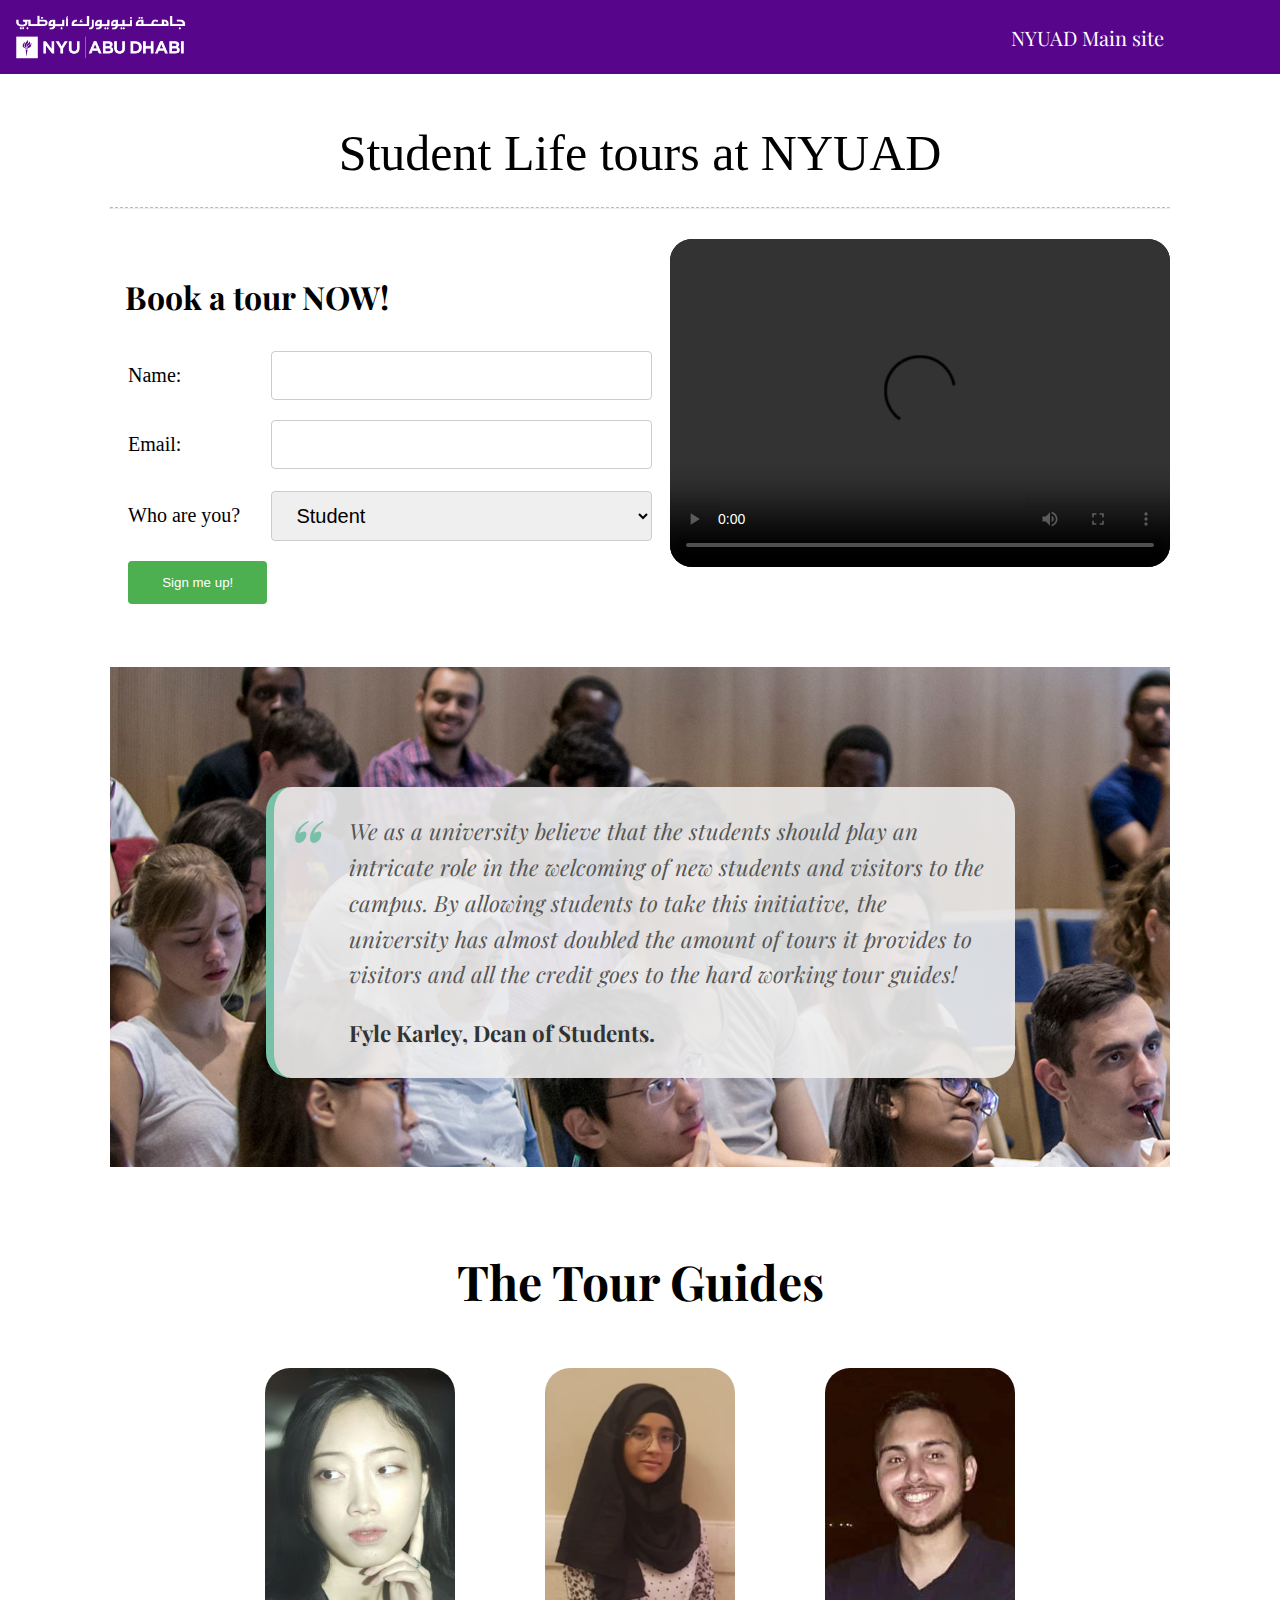
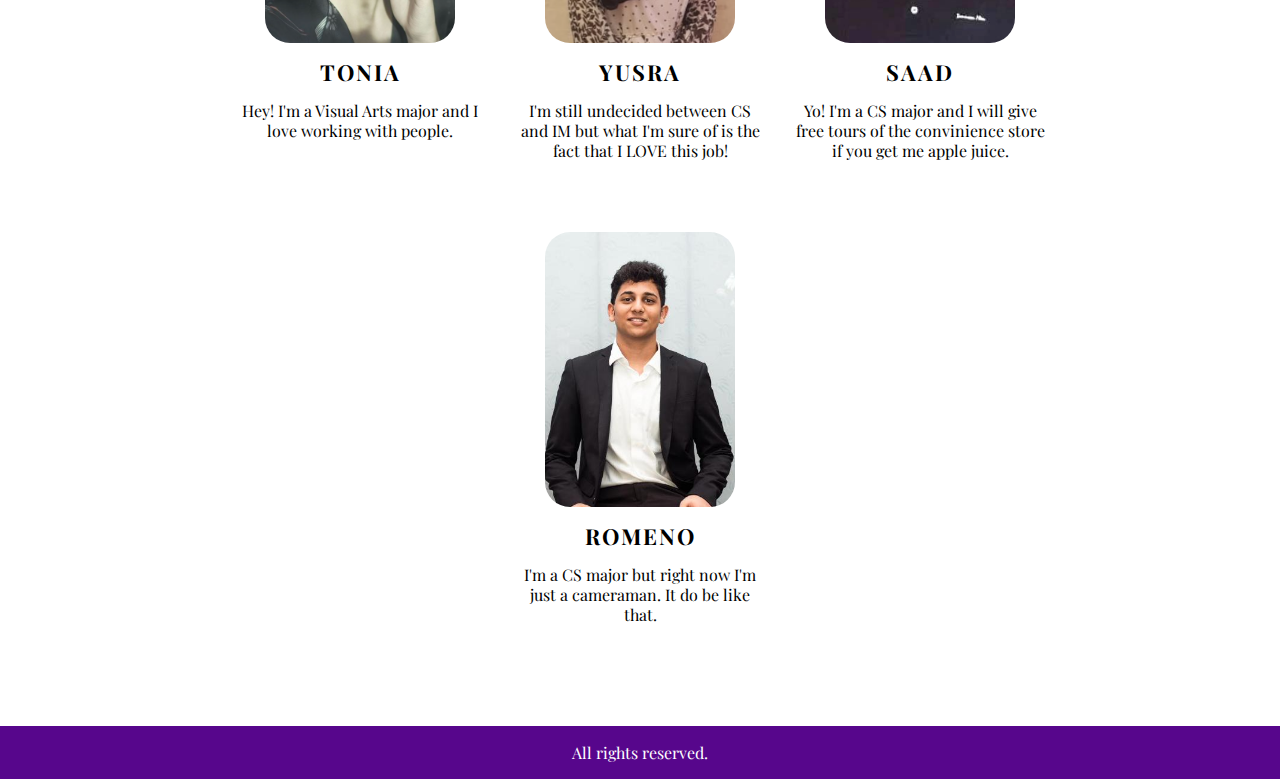
==== index.html @ 7c30bc7d "no autoplay" ====
<!DOCTYPE html>
<html>
  <head>
    <meta charset="utf-8">
    <meta http-equiv="X-UA-Compatible" content="IE=edge">
    <meta name="viewport" content="width=device-width, initial-scale=1">

    <title>NYUAD</title>

    <link rel="stylesheet" href="css/style.css">
    <link rel="stylesheet" href="css/form.css">
    <link rel="stylesheet" href="css/team.css">
   <link href="https://fonts.googleapis.com/css2?family=Playfair+Display&display=swap" rel="stylesheet">
   <link rel="stylesheet" href="https://cdnjs.cloudflare.com/ajax/libs/font-awesome/4.7.0/css/font-awesome.min.css">
  </head>
  <body>
    <div class="nav-container">
<div class="logo">
  <img src="assets/logo.png"/>
  </div>
<nav>
  <ul>
  <li><a href="https://nyuad.nyu.edu/en/" target="_blank" >NYUAD Main site</a></li>
  </ul>
  </nav>
</div>

  <!--  <div class="banner">
      <img src="assets/banner.png" />
    </div> -->

    <div class="body-content">
      <div class="mainTextHeader">
        Student Life tours at NYUAD <hr class="dashed">
      </div>


      <div class="container">
      <div class="left">

        <div id="loaderContainer" style="display:none;">
          <img src="assets/loader.png" class="rotate" />
        </div>
        <div class="form" id ="formContainer">

          <h1>
            Book a tour NOW!
          </h1>
          <div id="successContainer" style="display:none;">
            <p style="color: green">
              Thank you <span id="nameSpan"></span>! Your response has been recorded and our dedicated tour team will get back to you with available dates.
            </p>
          </div>
          <div id="errorContainer" style="display:none;">
            <p style="color: red">
               <span id="errorMessage"></span>
            </p>
          </div>
          <table>
            <tbody>
            <tr>
            <td class="formLabel">Name: </td>
            <td> <input class="formTextInput" type="text"  id="nameInputValue"/></td>
            </tr>
            <tr>
            <td class="formLabel">Email: </td>
            <td> <input class="formTextInput" type="text" id="emailInputValue" /></td>
            </tr>
            <tr>
            <tr>
            <td class="formLabel">Who are you? </td>
            <td>
              <select>
                <option value="1">Student</option>
                <option value="2">Visitor</option>

              </select>
        </td>
            </tr>
            <tr>
            <td><button id="signUpButton" class="formButton">Sign me up!</button></td>
            <td> </td>
            </tr>
            </tbody>
        </table>

         </div>
        </div>

        <div class="right" >
          <div class="video-container">
            <video width="320" height="240" controls="true">
  <source src="assets/video.mp4" type="video/mp4">
Your browser does not support the video tag.
</video>
          </div>
        </div>
      </div>
      <div class="spacer"> </div><div class="spacer"> </div>
      <div class="blockquoteHolder">
      <blockquote>
        We as a university believe that the students should play an intricate role in the welcoming of new students and visitors to the campus. By allowing students to take this initiative, the university has almost doubled the amount of tours it provides to visitors and all the credit goes to the hard working tour guides!
        <span>Fyle Karley, Dean of Students.</span>
      </blockquote>
    </div>
<div class="spacer"> </div>
<div class="wrapper">
    <h1 style="text-align:center; color: black;">The Tour Guides</h1>
    <div class="our_team">
        <div class="team_member">
          <div class="member_img">
             <img src="assets/tonia.png" alt="our_team">
            <div class="social_media">
               <div class="facebook item"><a href="https://www.facebook.com/tonya.zhang.3" target="_BLANK"><img class="fb_icon" src="assets/fb.png" /></a></div>
             </div>
          </div>
          <h3>Tonia</h3>
          <p>
            Hey! I'm a Visual Arts major and I love working with people.
          </p>
        </div>
        <div class="team_member">
           <div class="member_img">
             <img src="assets/yusra.png" alt="our_team">
             <div class="social_media">
               <div class="facebook item"><a href="https://www.facebook.com/yusra.khan1008" target="_BLANK"><img class="fb_icon" src="assets/fb.png" /></a></div>
             </div>
          </div>
          <h3>Yusra</h3>
          <p>I'm still undecided between CS and IM but what I'm sure of is the fact that I LOVE this job!</p>
      </div>
        <div class="team_member">
           <div class="member_img">
             <img src="assets/saad.png" alt="our_team">
             <div class="social_media">
               <div class="facebook item"><a href="https://www.facebook.com/saad.titi.7" target="_BLANK"><img class="fb_icon" src="assets/fb.png" /></a></div>
             </div>
          </div>
          <h3>Saad</h3>
          <p>Yo! I'm a CS major and I will give free tours of the convinience store if you get me apple juice.</p>
      </div>
        <div class="team_member">
           <div class="member_img">
             <img src="assets/romeno.jpeg" alt="our_team">
             <div class="social_media">
               <div class="facebook item"><a href="https://www.facebook.com/iwenogk" target="_BLANK"><img class="fb_icon" src="assets/fb.png" /></a></div>
             </div>
          </div>
          <h3>Romeno</h3>
          <p>I'm a CS major but right now I'm just a cameraman. It do be like that.</p>
      </div>
    </div>
</div>
</div>
<div class="spacer"> </div>
<div class="footer">
  <p>All rights reserved.</p>
</div>
    <script src="js/script.js" type="text/javascript" ></script>
  </body>
</html>
---- css/style.css ----
*{transition:all 0.3s ease-in-out;}
body {
  margin: 0;
  padding: 0;
  background-image: url("https://cdn.glitch.com/f3b56050-6df3-4c0c-9ae3-03b2f9393cc7%2F%20arabesque-DIGITAL-light-grey.png?v=1591247188916");
  background-repeat: repeat;
}

.mainTextHeader {
  padding-top: 30px;
  text-align:center;
  font-size:50px;
}
.nav-container{
  z-index: 2;
  background: #57068C;
  width:100%;
  height: 74px;
  position: -webkit-sticky; /* Safari */
  position: sticky;
  top: 0;
}

nav{
  margin-right: 100px;
  float:right;
}

.logo img{
  float:left;
  height: 74px;
}

ul {
  list-style-type: none;
  margin: 0;
  padding: 0;
  overflow: hidden;
}
li{
   float: left;
}

li  a {
  display: block;
  color: white;
  text-align: center;
  padding: 23.5px 16px;
  text-decoration: none;
  font-size: 20px;
  font-family: 'Playfair Display', serif;
}

li a:hover {

  background-color: #111;
}
    .row {
  display: flex;
}

.col {
  flex: 50%;
  padding: 10px;
  height: 400px;
}

.banner {
  margin: 15px;
  text-align: center;
}
.banner img {
 width:100%;
 height:auto;
}

h1,h2,h3,h4, p {
  font-family: 'Playfair Display', serif;
}

.body-content {
  margin-left: 100px;
  margin-right: 100px;
  margin-top:10px;
  background-color: rgba(255, 255, 255, 0.9);
  padding:10px;
}
.person-description {
  padding:50px;
}

.left {
  position: relative;
  width: 50%;
  float: left;
   padding: 15px;
}

.center {
  display: flex;
  justify-content: center;
}



.right {
  position: relative;
  margin-left: 50%; /* Change this to whatever the width of your left column is*/
}

.video-container { position: relative; padding-bottom: 56.25%; padding-top: 30px; height: 0; overflow: hidden; }

.video-container iframe, video, .video-container object, .video-container embed {
  position: absolute; top: 0; left: 0; width: 100%; height: 100%;
  border-radius: 22px;
  background: black;
 }

.clear{
  clear: both;
}
.form {
  width:100%;
  height: 100%;
}
table, tbody {
  width:100%;
}
.formLabel {
  font-size: 20px;
}
input[type=text], select {
  width: 100%;
  padding: 12px 20px;
  margin: 8px 0;
  display: inline-block;
  border: 1px solid #ccc;
  border-radius: 4px;
  box-sizing: border-box;
  font-size: 20px;
}

button {
  width: 100%;
  background-color: #4CAF50;
  color: white;
  padding: 14px 20px;
  margin: 8px 0;
  border: none;
  border-radius: 4px;
  cursor: pointer;
}

input[type=submit]:hover {
  background-color: #45a049;
}

select {
  height: auto;
}

.footer {
  position: absolute;
  width: 100%;
  background: #57068C;
  color: white;
  text-align: center;
}

.spacer {
height:50px;
}
/* following quote code was taken and edited myself from https://codepen.io/cliftwalker/pen/XJaEXY*/
.blockquoteHolder { /* added this parent to the blockquote to add a background image*/
  position: relative;
  background-image: url(../assets/big_bg.jpg);
  background-repeat: none;
  width:100%;
  height:500px;
}
blockquote{
  position: absolute;
  top: 120px;
  font-size: 1.4em;
  width:60%;
  border-radius: 25px;
  margin:auto;
  font-family: 'Playfair Display', serif;
  font-style:italic;
  color: #555555;
  padding:1.2em 30px 1.2em 75px;
  border-left:8px solid #78C0A8 ;
  line-height:1.6;
  position: relative;
  background:rgb(237, 237, 237,0.9);
}

blockquote::before{
  font-family: 'Playfair Display', serif;
  content: "\201C";
  color:#78C0A8;
  font-size:4em;
  position: absolute;
  left: 10px;
  top:-10px;
}

blockquote::after{
  content: '';
}

blockquote span{
  display:block;
  color:#333333;
  font-style: normal;
  font-weight: bold;
  margin-top:1em;
}

hr.dashed {
  border-top: 1px dashed #bbb;
  margin-bottom: 30px;
}
---- css/form.css ----
.rotate {
  animation: rotation 2s infinite linear;
}

@keyframes rotation {
  from {
    transform: rotate(0deg);
  }
  to {
    transform: rotate(359deg);
  }
}
#loaderContainer {
  text-align: center;
}
#loaderContainer img {
  width:50%;
}
---- css/team.css ----
/* Styles below were taken and heavily changed for my page from the tutorial: https://www.youtube.com/watch?v=R3MQgUzUd6I */


.wrapper{
  margin-top: 5px;
  text-align: center;
}

.wrapper h1{
  font-size: 48px;
  color: #fff;
  margin-bottom: 25px;
  font-family: 'Playfair Display', serif;
}

.our_team{
  width: auto;
  display: flex;
  justify-content: center;
  flex-wrap: wrap;
}

.our_team .team_member{
  width: 250px;
  margin: 5px;
  background: #fff;
  padding: 20px 10px;
}

.our_team .team_member .member_img{

  max-width: 190px;
  width: 275px;
  height: 275px;
  margin: 0 auto;
  padding: 5px;
  position: relative;
}

.our_team .team_member .member_img img{
  border-radius: 25px;
  width: 100%;
  height: 100%;
  object-fit: cover; /* cool property that I added that allows the images to be "cropped" so that they are all the same size  */
}

.our_team .team_member h3{
  text-transform: uppercase;
  font-size: 22px;
  line-height: 18px;
  letter-spacing: 2px;
  margin: 15px 0 0px;
  font-family: 'Playfair Display', serif;
}

.our_team .team_member span{
  font-size: 10px;
}

.our_team .team_member p{
  margin-top: 20px;
  font-size: 16px;
  line-height: 20px;
  font-family: 'Playfair Display', serif;
}

.our_team .team_member .member_img .social_media{
  position: absolute;
  top: 5px;
  left: 5px;
  border-radius: 25px;
  background: rgba(0,0,0,0.25);  /* black bg with 0.25 opacity  */
  width: 95%;
  height: 95%;
  display: flex;
  justify-content: center;
  align-items: center;
  transform: scale(0); /* animation  */
   transition: all 0.5s ease;
}

.our_team .team_member .member_img .social_media .item{
  margin: 0 10px;
}


.fb_icon { /* custom style to set the color of the fb image  */
  width: 50px !important; /* important cus the property overides the default one  */
}

.fb_icon:hover { /* custom style to set the color of the fb image on hover  */
  width: 75px !important;  /* increasing the size when hovering cus then its emphasized that this item is clickable  */
}


.our_team .team_member .member_img:hover .social_media{
  transform: scale(1);
}
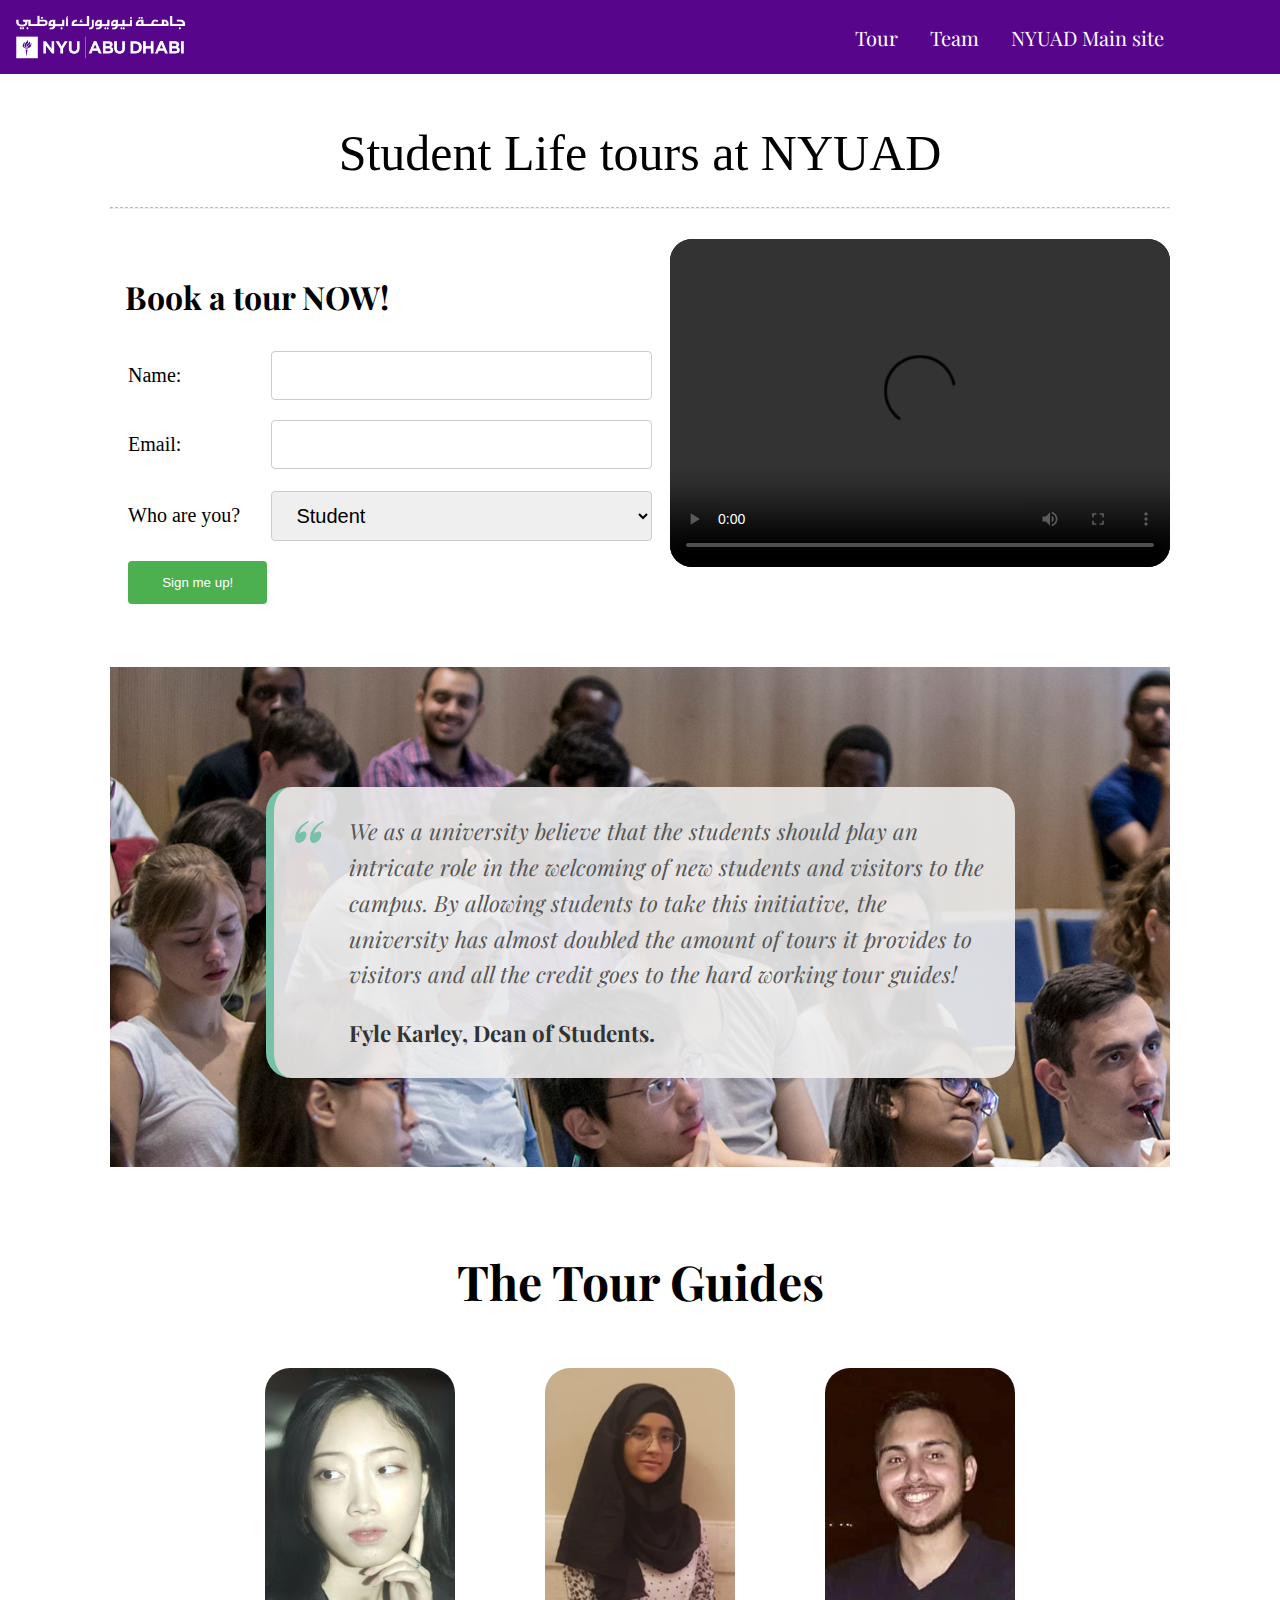
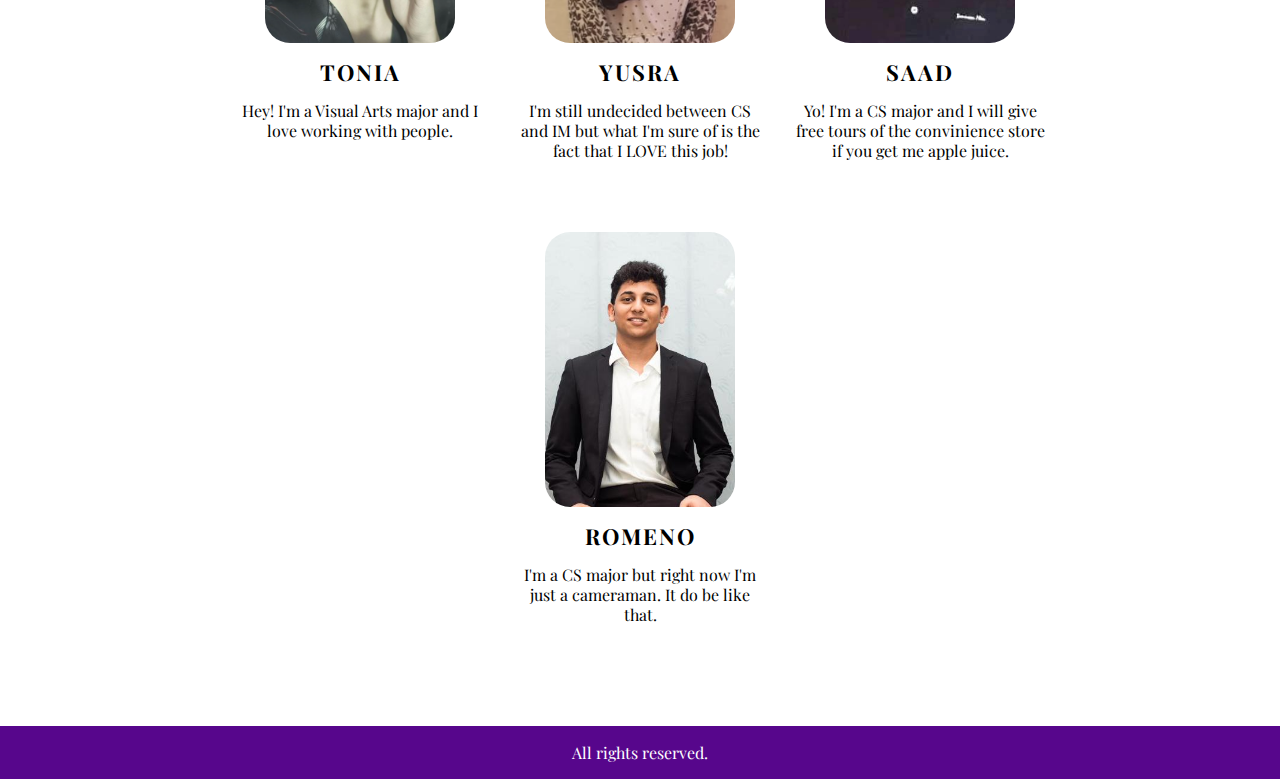
==== commit 745c90f2: "new nav items + smooth scroll" ====
--- a/index.html
+++ b/index.html
@@ -20,6 +20,8 @@
   </div>
 <nav>
   <ul>
+  <li><a href="#tour" >Tour</a></li>
+  <li><a href="#team" >Team</a></li>
   <li><a href="https://nyuad.nyu.edu/en/" target="_blank" >NYUAD Main site</a></li>
   </ul>
   </nav>
@@ -29,13 +31,13 @@
       <img src="assets/banner.png" />
     </div> -->
 
-    <div class="body-content">
+    <div class="body-content" id="tour">
       <div class="mainTextHeader">
         Student Life tours at NYUAD <hr class="dashed">
       </div>
 
 
-      <div class="container">
+      <div class="container" >
       <div class="left">
 
         <div id="loaderContainer" style="display:none;">
@@ -104,7 +106,7 @@
       </blockquote>
     </div>
 <div class="spacer"> </div>
-<div class="wrapper">
+<div class="wrapper" id="team">
     <h1 style="text-align:center; color: black;">The Tour Guides</h1>
     <div class="our_team">
         <div class="team_member">
--- a/css/style.css
+++ b/css/style.css
@@ -1,4 +1,7 @@
 *{transition:all 0.3s ease-in-out;}
+html {
+  scroll-behavior: smooth;
+}
 body {
   margin: 0;
   padding: 0;
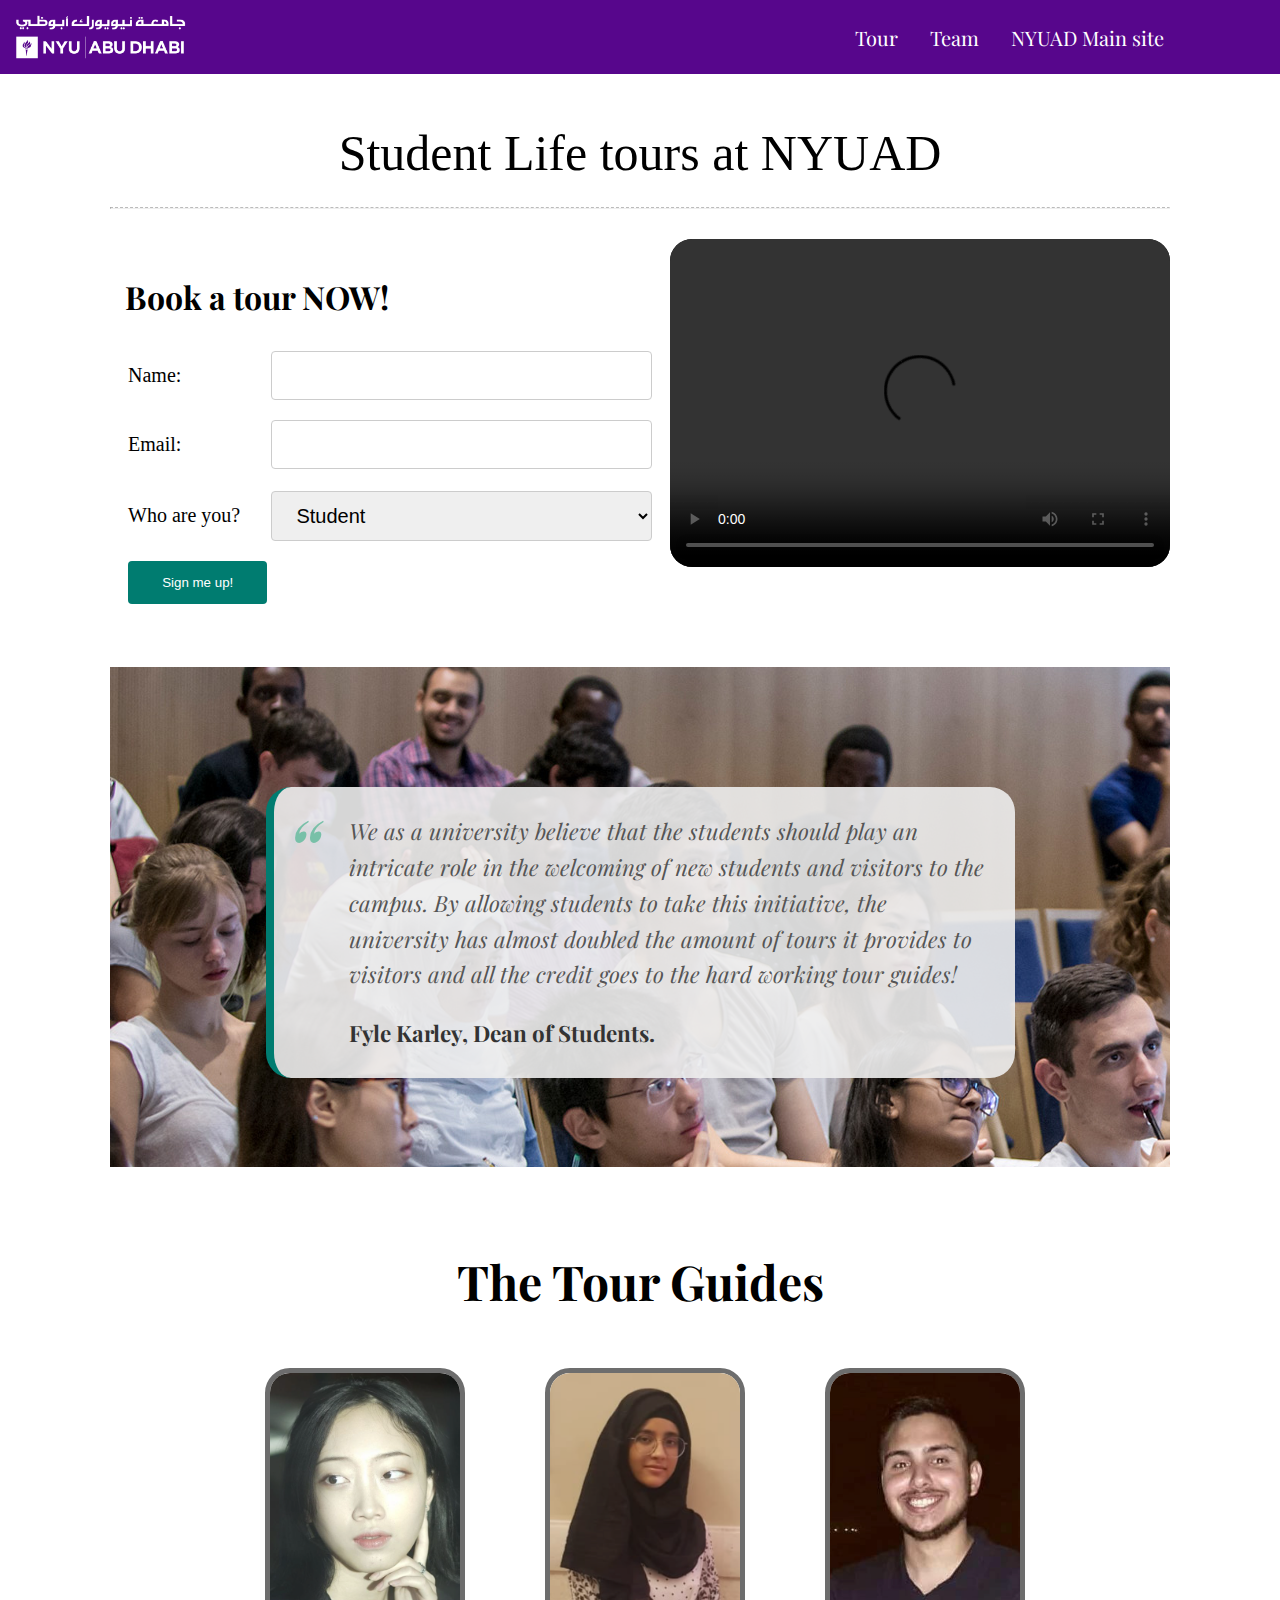
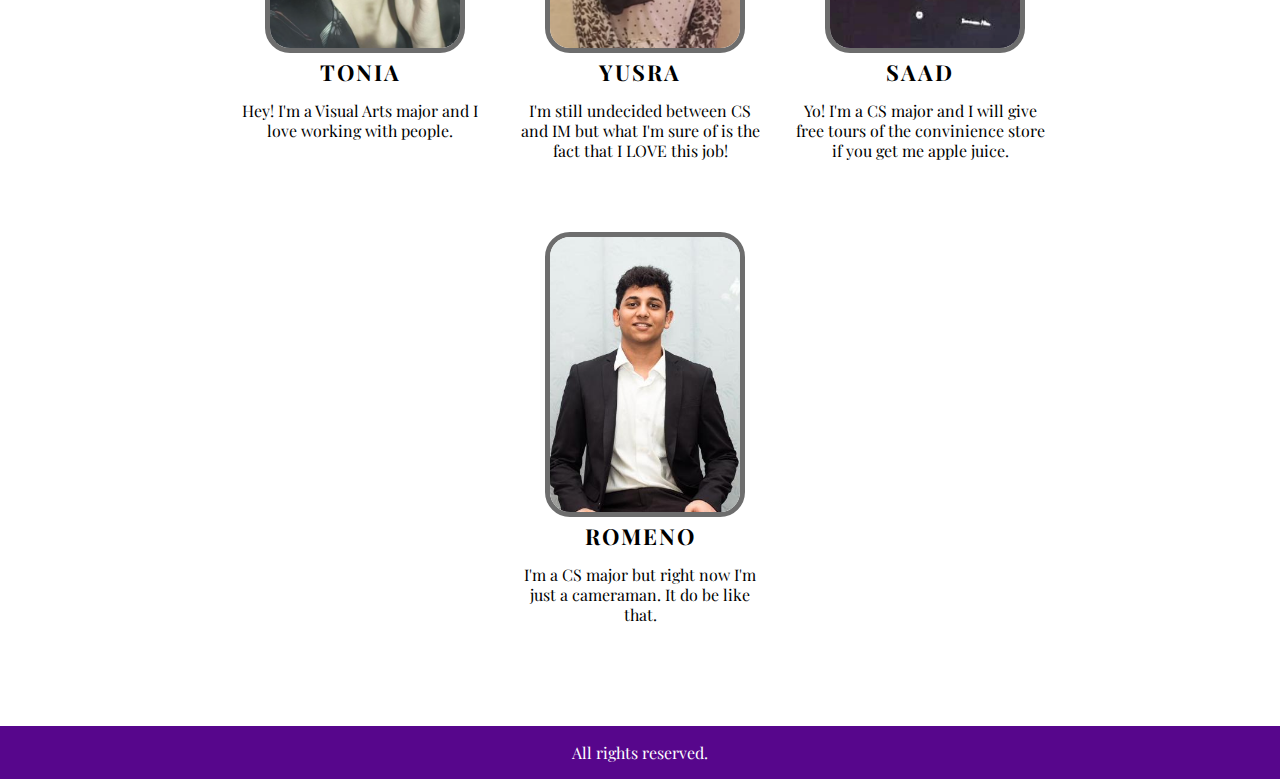
==== commit f6052aa5: "color accents" ====
--- a/index.html
+++ b/index.html
@@ -5,8 +5,8 @@
     <meta http-equiv="X-UA-Compatible" content="IE=edge">
     <meta name="viewport" content="width=device-width, initial-scale=1">
 
-    <title>NYUAD</title>
-
+    <title>Student Life Tours</title>
+    <link rel='shortcut icon' type='image/x-icon' href='assets/favicon.png' />
     <link rel="stylesheet" href="css/style.css">
     <link rel="stylesheet" href="css/form.css">
     <link rel="stylesheet" href="css/team.css">
@@ -49,12 +49,12 @@
             Book a tour NOW!
           </h1>
           <div id="successContainer" style="display:none;">
-            <p style="color: green">
+            <p class="successText">
               Thank you <span id="nameSpan"></span>! Your response has been recorded and our dedicated tour team will get back to you with available dates.
             </p>
           </div>
           <div id="errorContainer" style="display:none;">
-            <p style="color: red">
+            <p class="errorText">
                <span id="errorMessage"></span>
             </p>
           </div>
--- a/css/style.css
+++ b/css/style.css
@@ -1,41 +1,44 @@
-*{transition:all 0.3s ease-in-out;}
+/* The following is the css styling for all of the main parts of the website except the team and form sections */
+
+*{transition:all 0.3s ease-in-out;} /* make all transitions smooth on the site */
+
 html {
-  scroll-behavior: smooth;
+  scroll-behavior: smooth; /* This is for when you click a nav bar item so it scrolls to the section smoothely */
 }
 body {
-  margin: 0;
-  padding: 0;
+  margin: 0; /* Remove default padding */
+  padding: 0;  /* Remove default padding */
   background-image: url("https://cdn.glitch.com/f3b56050-6df3-4c0c-9ae3-03b2f9393cc7%2F%20arabesque-DIGITAL-light-grey.png?v=1591247188916");
-  background-repeat: repeat;
+  background-repeat: repeat;  /* repeat bg image in x and y axis */
 }
 
-.mainTextHeader {
-  padding-top: 30px;
-  text-align:center;
-  font-size:50px;
+h1,h2,h3,h4, p { /* text styling */
+  font-family: 'Playfair Display', serif;
 }
+
+
 .nav-container{
-  z-index: 2;
+  z-index: 2;  /* place the nav container always ABOVE the video */
   background: #57068C;
   width:100%;
   height: 74px;
   position: -webkit-sticky; /* Safari */
-  position: sticky;
+  position: sticky;  /* Keep the header stuck to the top */
   top: 0;
 }
 
 nav{
   margin-right: 100px;
-  float:right;
+  float:right;  /* Make nav items float to the right end */
 }
 
-.logo img{
+.logo img{  /* nyuad logo */
   float:left;
-  height: 74px;
+  height: 74px; /* height of logo so the width will be auto  */
 }
 
 ul {
-  list-style-type: none;
+  list-style-type: none;  /* Remove default styling dot of lists in html */
   margin: 0;
   padding: 0;
   overflow: hidden;
@@ -44,76 +47,75 @@
    float: left;
 }
 
-li  a {
+li  a {  /* link items in nav bar */
   display: block;
   color: white;
   text-align: center;
-  padding: 23.5px 16px;
+  padding: 23.5px 16px; /* padding for the item after numerous tests */
   text-decoration: none;
   font-size: 20px;
   font-family: 'Playfair Display', serif;
 }
 
-li a:hover {
-
+li a:hover {  /* change link item bg to a dark grey on hover */
   background-color: #111;
 }
+
+.mainTextHeader { /* The main text header on the site */
+  padding-top: 30px; /* keep some space on top */
+  text-align:center; /* align it to the center */
+  font-size:50px;
+}
+
+hr.dashed { /* Dashed line after first header */
+  border-top: 1px dashed #bbb;
+  margin-bottom: 30px;
+}
+
+.body-content { /* All the body content will be in a div that is smaller than the width of the screen and will be centered */
+  margin-left: 100px;
+  margin-right: 100px;
+  margin-top:10px;
+  background-color: rgba(255, 255, 255, 0.9);  /* white with a tiny bit of transparency */
+  padding:10px;
+}
+
     .row {
-  display: flex;
+  display: flex;  /* flex to control the size of the cols */
 }
 
 .col {
-  flex: 50%;
+  flex: 50%;  /* half the width */
   padding: 10px;
   height: 400px;
 }
 
-.banner {
-  margin: 15px;
-  text-align: center;
-}
-.banner img {
- width:100%;
- height:auto;
-}
 
-h1,h2,h3,h4, p {
-  font-family: 'Playfair Display', serif;
-}
-
-.body-content {
-  margin-left: 100px;
-  margin-right: 100px;
-  margin-top:10px;
-  background-color: rgba(255, 255, 255, 0.9);
-  padding:10px;
-}
-.person-description {
-  padding:50px;
-}
-
-.left {
+.left { /* class to position the item on the left */
   position: relative;
   width: 50%;
   float: left;
    padding: 15px;
 }
 
-.center {
+.center { /* class to position the item on the center */
   display: flex;
   justify-content: center;
 }
 
-
-
-.right {
+.right { /* class to position the item on the right */
   position: relative;
   margin-left: 50%; /* Change this to whatever the width of your left column is*/
 }
 
-.video-container { position: relative; padding-bottom: 56.25%; padding-top: 30px; height: 0; overflow: hidden; }
+.video-container { /* container of the video player */
+  position: relative;
+  padding-bottom: 56.25%;
+  padding-top: 30px; height: 0;
+  overflow: hidden;
+}
 
-.video-container iframe, video, .video-container object, .video-container embed {
+.video-container iframe, video, .video-container object, .video-container embed {  /* video container code edited from w3schools */
   position: absolute; top: 0; left: 0; width: 100%; height: 100%;
   border-radius: 22px;
   background: black;
@@ -122,53 +124,11 @@
 .clear{
   clear: both;
 }
-.form {
-  width:100%;
-  height: 100%;
-}
-table, tbody {
-  width:100%;
-}
-.formLabel {
-  font-size: 20px;
-}
-input[type=text], select {
-  width: 100%;
-  padding: 12px 20px;
-  margin: 8px 0;
-  display: inline-block;
-  border: 1px solid #ccc;
-  border-radius: 4px;
-  box-sizing: border-box;
-  font-size: 20px;
+
+.person-description {
+  padding:50px;
 }
 
-button {
-  width: 100%;
-  background-color: #4CAF50;
-  color: white;
-  padding: 14px 20px;
-  margin: 8px 0;
-  border: none;
-  border-radius: 4px;
-  cursor: pointer;
-}
-
-input[type=submit]:hover {
-  background-color: #45a049;
-}
-
-select {
-  height: auto;
-}
-
-.footer {
-  position: absolute;
-  width: 100%;
-  background: #57068C;
-  color: white;
-  text-align: center;
-}
 
 .spacer {
 height:50px;
@@ -181,26 +141,27 @@
   width:100%;
   height:500px;
 }
-blockquote{
+
+blockquote{ /* blockquote css code */
   position: absolute;
   top: 120px;
-  font-size: 1.4em;
+  font-size: 1.4em; /* responsive font size */
   width:60%;
-  border-radius: 25px;
+  border-radius: 25px; /* rounded corners */
   margin:auto;
   font-family: 'Playfair Display', serif;
   font-style:italic;
   color: #555555;
   padding:1.2em 30px 1.2em 75px;
-  border-left:8px solid #78C0A8 ;
+  border-left:8px solid #007c70 ; /* set only the left border to be visible and of a specific style n color */
   line-height:1.6;
   position: relative;
   background:rgb(237, 237, 237,0.9);
 }
 
-blockquote::before{
+blockquote::before{ /* Add the double quotation mark before the text hence the ::before */
   font-family: 'Playfair Display', serif;
-  content: "\201C";
+  content: "\201C"; /* unicode for double quotation mark -> " */
   color:#78C0A8;
   font-size:4em;
   position: absolute;
@@ -208,11 +169,11 @@
   top:-10px;
 }
 
-blockquote::after{
+blockquote::after{ /* The content after is empty and defined in the html */
   content: '';
 }
 
-blockquote span{
+blockquote span{/* The name of the person who I'm quoting (dean fyle karley) */
   display:block;
   color:#333333;
   font-style: normal;
@@ -220,7 +181,11 @@
   margin-top:1em;
 }
 
-hr.dashed {
-  border-top: 1px dashed #bbb;
-  margin-bottom: 30px;
+
+.footer { /* footer styling */
+  position: absolute;
+  width: 100%;
+  background: #57068C;
+  color: white;
+  text-align: center;
 }
--- a/css/form.css
+++ b/css/form.css
@@ -1,8 +1,10 @@
-.rotate {
+/* The following css styling is for the form aspect of the page that allows users to sign up for tours */
+
+.rotate { /* rotating the nyu torch loading image css */
   animation: rotation 2s infinite linear;
 }
 
-@keyframes rotation {
+@keyframes rotation { /* rotating animation keyframe */
   from {
     transform: rotate(0deg);
   }
@@ -10,9 +12,59 @@
     transform: rotate(359deg);
   }
 }
-#loaderContainer {
+
+#loaderContainer { /* center the loader container css */
   text-align: center;
 }
-#loaderContainer img {
+#loaderContainer img { /* size of the loader container css */
   width:50%;
 }
+.successText { /* success when form submitted color of text */
+  color: #28811e;
+}
+
+.errorText { /* error when form submitted color of text */
+  color: #bc0604;
+}
+.form { /* size of the loader container css */
+  width:100%;
+  height: 100%;
+}
+
+table, tbody { /* form table width 100%*/
+  width:100%;
+}
+
+.formLabel { /* The label on the side of the input text */
+  font-size: 20px;
+}
+
+input[type=text], select {  /* custom styling to input text css */
+  width: 100%;
+  padding: 12px 20px;
+  margin: 8px 0;
+  display: inline-block;
+  border: 1px solid #ccc;
+  border-radius: 4px;
+  box-sizing: border-box;
+  font-size: 20px;
+}
+
+button { /* custom styling to button text css */
+  width: 100%;
+  background-color: #007c70;
+  color: white;
+  padding: 14px 20px;
+  margin: 8px 0;
+  border: none;
+  border-radius: 4px; /* rounded corners */
+  cursor: pointer; /* change the cursor to point to show user this is clickable */
+}
+
+button:hover { /* change the background color when hovered */
+  background-color: #00635a;
+}
+
+select {
+  height: auto;
+}
--- a/css/team.css
+++ b/css/team.css
@@ -1,33 +1,35 @@
-/* Styles below were taken and heavily changed for my page from the tutorial: https://www.youtube.com/watch?v=R3MQgUzUd6I */
+/* The following css styles are for the Team or "Tour Guide" section of the webpage
+
+ Some of the styles below were taken from and heavily changed for my page from the tutorial: https://www.youtube.com/watch?v=R3MQgUzUd6I */
 
 
-.wrapper{
+.wrapper{ /* container of the team section */
   margin-top: 5px;
   text-align: center;
 }
 
-.wrapper h1{
+.wrapper h1{ /* team section header text */
   font-size: 48px;
   color: #fff;
   margin-bottom: 25px;
   font-family: 'Playfair Display', serif;
 }
 
-.our_team{
+.our_team{ /* the container for the rows of team members */
   width: auto;
-  display: flex;
+  display: flex; /* flex for the horizontal rows */
   justify-content: center;
   flex-wrap: wrap;
 }
 
-.our_team .team_member{
-  width: 250px;
+.our_team .team_member{ /* container of each team member's info and image */
+  width: 250px; /* constant width */
   margin: 5px;
   background: #fff;
   padding: 20px 10px;
 }
 
-.our_team .team_member .member_img{
+.our_team .team_member .member_img{ /* holder for image and member items */
 
   max-width: 190px;
   width: 275px;
@@ -37,18 +39,22 @@
   position: relative;
 }
 
-.our_team .team_member .member_img img{
+.our_team .team_member .member_img img{ /* image for each team member */
   border-radius: 25px;
   width: 100%;
   height: 100%;
-  object-fit: cover; /* cool property that I added that allows the images to be "cropped" so that they are all the same size  */
+  object-fit: cover; /* cool property that I added that allows the images to be "cropped" so that they are all the same size and not "scaled"  */
 }
 
-.our_team .team_member h3{
-  text-transform: uppercase;
+.member_img > img {
+  border:5px solid #6d6d6d ;
+}
+
+.our_team .team_member h3{ /* name for each member */
+  text-transform: uppercase; /* set to upper case by default */
   font-size: 22px;
   line-height: 18px;
-  letter-spacing: 2px;
+  letter-spacing: 2px; /* set letter spacing */
   margin: 15px 0 0px;
   font-family: 'Playfair Display', serif;
 }
@@ -57,18 +63,19 @@
   font-size: 10px;
 }
 
-.our_team .team_member p{
+.our_team .team_member p{ /* the description for each team member */
   margin-top: 20px;
   font-size: 16px;
   line-height: 20px;
   font-family: 'Playfair Display', serif;
 }
 
-.our_team .team_member .member_img .social_media{
+.our_team .team_member .member_img .social_media{ /* the social media item on hover styling */
   position: absolute;
   top: 5px;
   left: 5px;
-  border-radius: 25px;
+  border:5px solid #8900e1 ;
+  border-radius: 25px; /* curved border */
   background: rgba(0,0,0,0.25);  /* black bg with 0.25 opacity  */
   width: 95%;
   height: 95%;
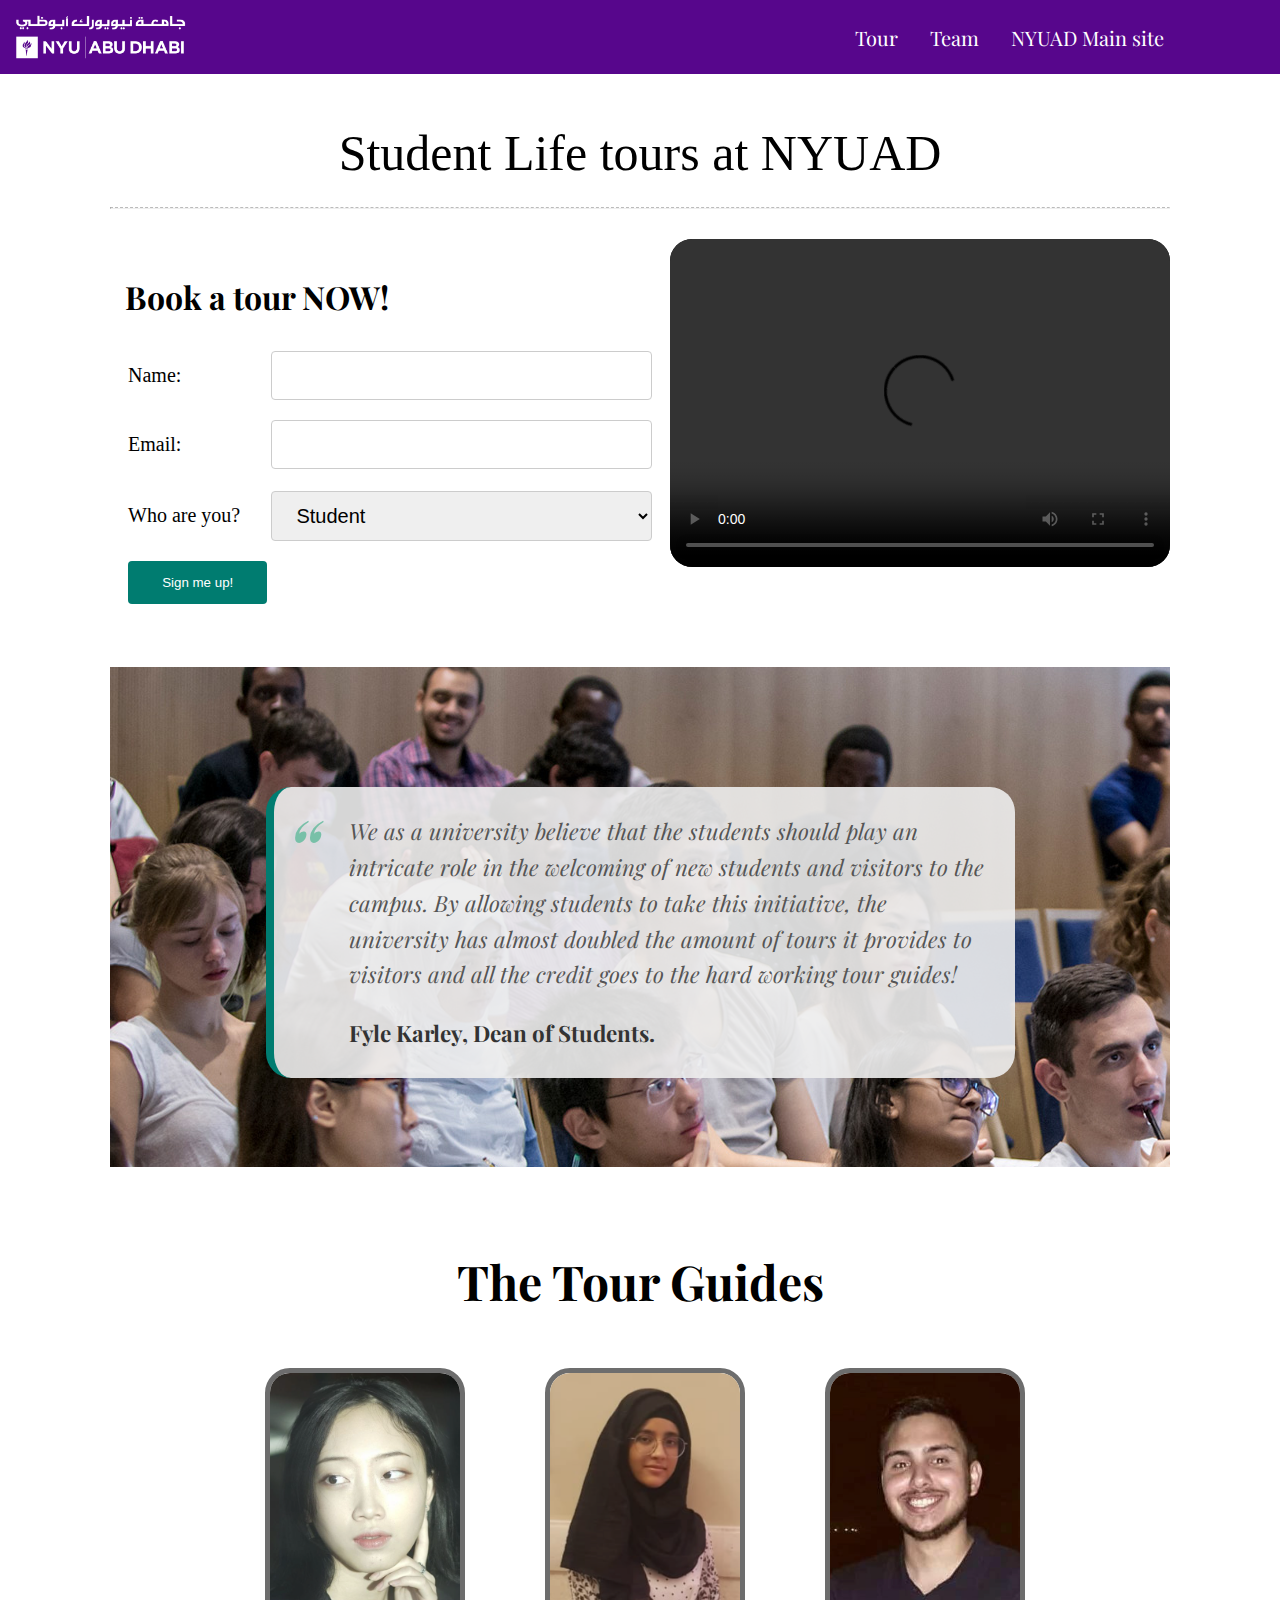
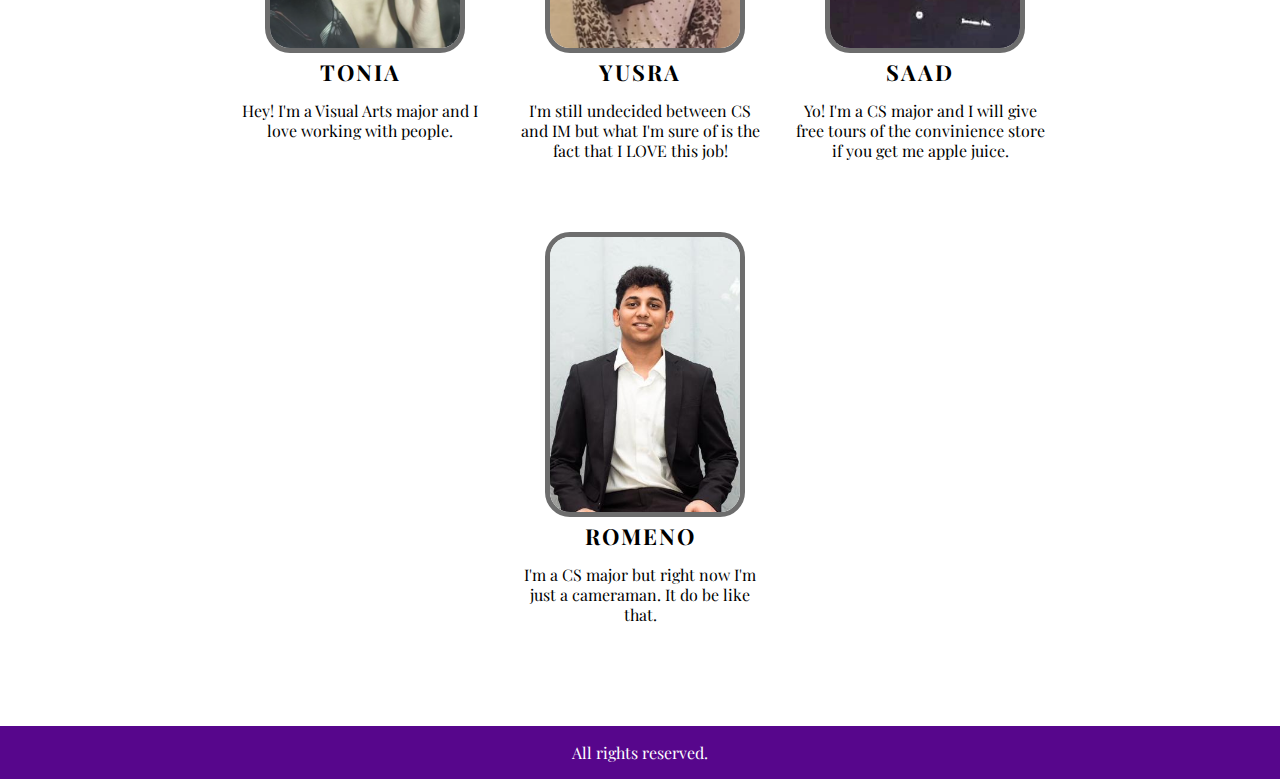
==== commit b89033ea: "html comments" ====
--- a/index.html
+++ b/index.html
@@ -6,7 +6,7 @@
     <meta name="viewport" content="width=device-width, initial-scale=1">
 
     <title>Student Life Tours</title>
-    <link rel='shortcut icon' type='image/x-icon' href='assets/favicon.png' />
+    <link rel='shortcut icon' type='image/x-icon' href='assets/favicon.png' /> <!-- favicon nyu torch -->
     <link rel="stylesheet" href="css/style.css">
     <link rel="stylesheet" href="css/form.css">
     <link rel="stylesheet" href="css/team.css">
@@ -14,9 +14,12 @@
    <link rel="stylesheet" href="https://cdnjs.cloudflare.com/ajax/libs/font-awesome/4.7.0/css/font-awesome.min.css">
   </head>
   <body>
+
+    <!-- Start navigation bar html code -->
+
     <div class="nav-container">
 <div class="logo">
-  <img src="assets/logo.png"/>
+  <img src="assets/logo.png"/> <!-- logo nyuad image -->
   </div>
 <nav>
   <ul>
@@ -27,16 +30,17 @@
   </nav>
 </div>
 
-  <!--  <div class="banner">
-      <img src="assets/banner.png" />
-    </div> -->
+<!-- End navigation bar html code -->
 
     <div class="body-content" id="tour">
+
+
+
       <div class="mainTextHeader">
         Student Life tours at NYUAD <hr class="dashed">
       </div>
 
-
+      <!-- Start first section with two cols html code -->
       <div class="container" >
       <div class="left">
 
@@ -98,14 +102,24 @@
           </div>
         </div>
       </div>
+
+      <!-- End first section with two cols html code -->
+
       <div class="spacer"> </div><div class="spacer"> </div>
+
+      <!-- Start Quote holder html code -->
+
       <div class="blockquoteHolder">
       <blockquote>
         We as a university believe that the students should play an intricate role in the welcoming of new students and visitors to the campus. By allowing students to take this initiative, the university has almost doubled the amount of tours it provides to visitors and all the credit goes to the hard working tour guides!
         <span>Fyle Karley, Dean of Students.</span>
       </blockquote>
     </div>
+    <!-- End Quote holder html code -->
 <div class="spacer"> </div>
+
+<!-- Start Tour guide team holder html code -->
+
 <div class="wrapper" id="team">
     <h1 style="text-align:center; color: black;">The Tour Guides</h1>
     <div class="our_team">
@@ -153,11 +167,15 @@
       </div>
     </div>
 </div>
+<!-- End Tour guide team holder html code -->
 </div>
 <div class="spacer"> </div>
+
+<!-- Start footer holder html code -->
 <div class="footer">
   <p>All rights reserved.</p>
 </div>
-    <script src="js/script.js" type="text/javascript" ></script>
+<!-- End footer holder html code -->
+    <script src="js/script.js" type="text/javascript" ></script> <!-- Get scripts for tour sign up form submission -->
   </body>
 </html>
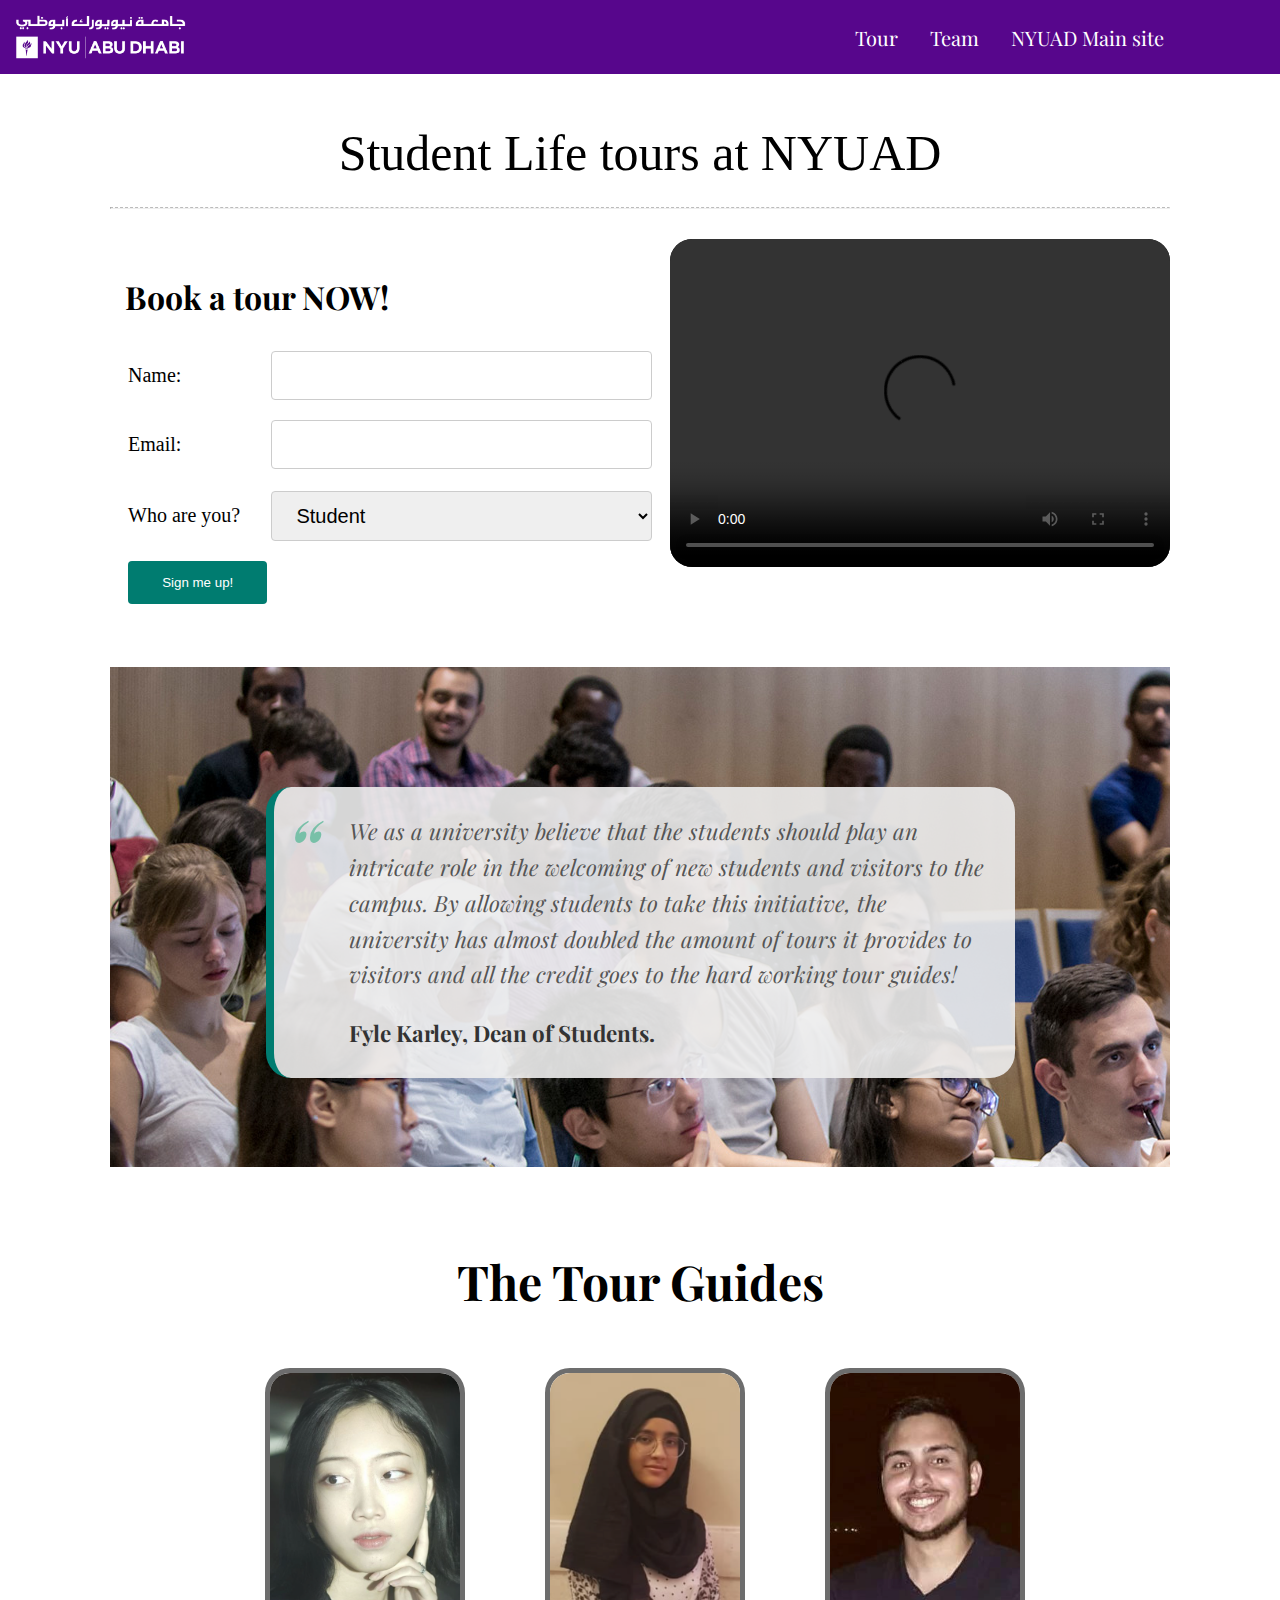
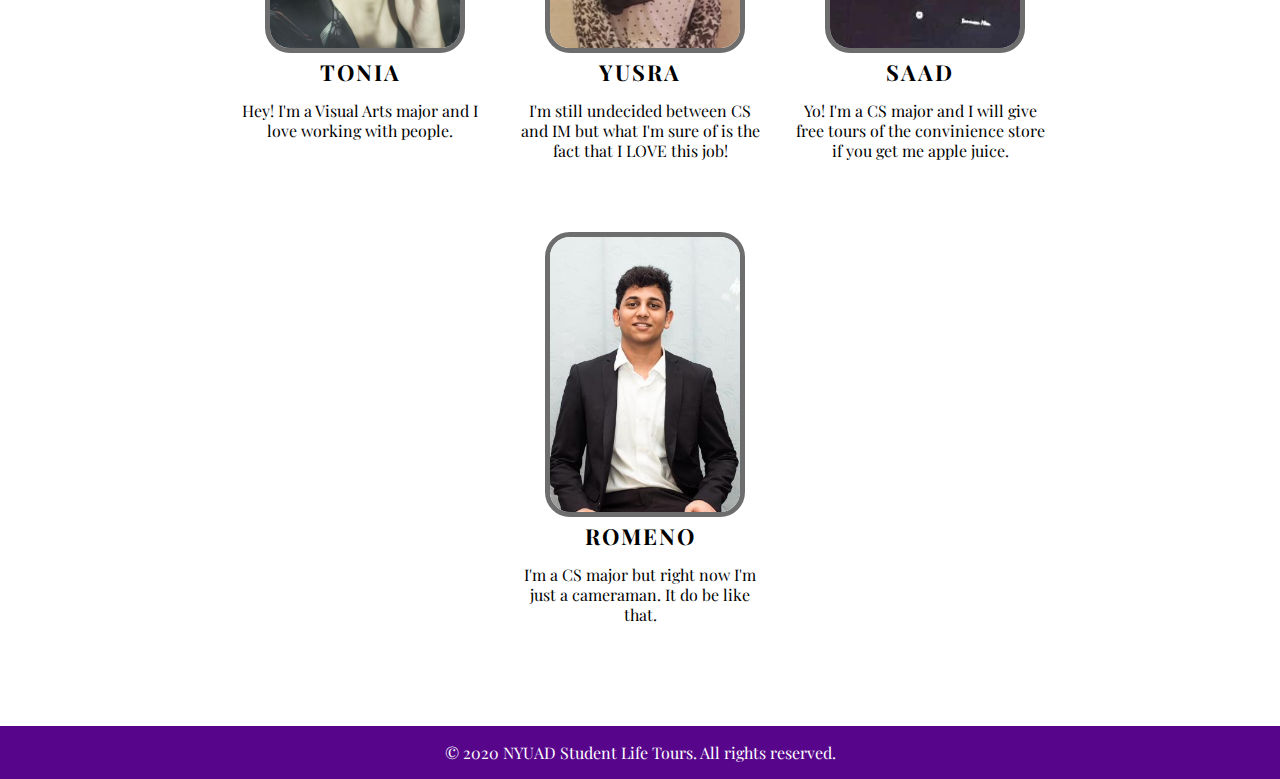
==== commit 420f3b0c: "copyright text" ====
--- a/index.html
+++ b/index.html
@@ -1,181 +1,163 @@
 <!DOCTYPE html>
 <html>
-  <head>
-    <meta charset="utf-8">
-    <meta http-equiv="X-UA-Compatible" content="IE=edge">
-    <meta name="viewport" content="width=device-width, initial-scale=1">
-
-    <title>Student Life Tours</title>
-    <link rel='shortcut icon' type='image/x-icon' href='assets/favicon.png' /> <!-- favicon nyu torch -->
-    <link rel="stylesheet" href="css/style.css">
-    <link rel="stylesheet" href="css/form.css">
-    <link rel="stylesheet" href="css/team.css">
-   <link href="https://fonts.googleapis.com/css2?family=Playfair+Display&display=swap" rel="stylesheet">
-   <link rel="stylesheet" href="https://cdnjs.cloudflare.com/ajax/libs/font-awesome/4.7.0/css/font-awesome.min.css">
-  </head>
-  <body>
-
-    <!-- Start navigation bar html code -->
-
-    <div class="nav-container">
-<div class="logo">
-  <img src="assets/logo.png"/> <!-- logo nyuad image -->
-  </div>
-<nav>
-  <ul>
-  <li><a href="#tour" >Tour</a></li>
-  <li><a href="#team" >Team</a></li>
-  <li><a href="https://nyuad.nyu.edu/en/" target="_blank" >NYUAD Main site</a></li>
-  </ul>
-  </nav>
-</div>
-
-<!-- End navigation bar html code -->
-
-    <div class="body-content" id="tour">
-
-
-
-      <div class="mainTextHeader">
-        Student Life tours at NYUAD <hr class="dashed">
+   <head>
+      <meta charset="utf-8">
+      <meta http-equiv="X-UA-Compatible" content="IE=edge">
+      <meta name="viewport" content="width=device-width, initial-scale=1">
+      <title>Student Life Tours</title>
+      <link rel='shortcut icon' type='image/x-icon' href='assets/favicon.png' />
+      <!-- favicon nyu torch -->
+      <link rel="stylesheet" href="css/style.css">
+      <link rel="stylesheet" href="css/form.css">
+      <link rel="stylesheet" href="css/team.css">
+      <link href="https://fonts.googleapis.com/css2?family=Playfair+Display&display=swap" rel="stylesheet">
+      <link rel="stylesheet" href="https://cdnjs.cloudflare.com/ajax/libs/font-awesome/4.7.0/css/font-awesome.min.css">
+   </head>
+   <body>
+      <!-- Start navigation bar html code -->
+      <div class="nav-container">
+         <div class="logo">
+            <img src="assets/logo.png"/> <!-- logo nyuad image -->
+         </div>
+         <nav>
+            <ul>
+               <li><a href="#tour" >Tour</a></li>
+               <li><a href="#team" >Team</a></li>
+               <li><a href="https://nyuad.nyu.edu/en/" target="_blank" >NYUAD Main site</a></li>
+            </ul>
+         </nav>
       </div>
-
-      <!-- Start first section with two cols html code -->
-      <div class="container" >
-      <div class="left">
-
-        <div id="loaderContainer" style="display:none;">
-          <img src="assets/loader.png" class="rotate" />
-        </div>
-        <div class="form" id ="formContainer">
-
-          <h1>
-            Book a tour NOW!
-          </h1>
-          <div id="successContainer" style="display:none;">
-            <p class="successText">
-              Thank you <span id="nameSpan"></span>! Your response has been recorded and our dedicated tour team will get back to you with available dates.
-            </p>
-          </div>
-          <div id="errorContainer" style="display:none;">
-            <p class="errorText">
-               <span id="errorMessage"></span>
-            </p>
-          </div>
-          <table>
-            <tbody>
-            <tr>
-            <td class="formLabel">Name: </td>
-            <td> <input class="formTextInput" type="text"  id="nameInputValue"/></td>
-            </tr>
-            <tr>
-            <td class="formLabel">Email: </td>
-            <td> <input class="formTextInput" type="text" id="emailInputValue" /></td>
-            </tr>
-            <tr>
-            <tr>
-            <td class="formLabel">Who are you? </td>
-            <td>
-              <select>
-                <option value="1">Student</option>
-                <option value="2">Visitor</option>
-
-              </select>
-        </td>
-            </tr>
-            <tr>
-            <td><button id="signUpButton" class="formButton">Sign me up!</button></td>
-            <td> </td>
-            </tr>
-            </tbody>
-        </table>
-
+      <!-- End navigation bar html code -->
+      <div class="body-content" id="tour">
+         <div class="mainTextHeader">
+            Student Life tours at NYUAD
+            <hr class="dashed">
          </div>
-        </div>
-
-        <div class="right" >
-          <div class="video-container">
-            <video width="320" height="240" controls="true">
-  <source src="assets/video.mp4" type="video/mp4">
-Your browser does not support the video tag.
-</video>
-          </div>
-        </div>
+         <!-- Start first section with two cols html code -->
+         <div class="container" >
+            <div class="left">
+               <div id="loaderContainer" style="display:none;">
+                  <img src="assets/loader.png" class="rotate" />
+               </div>
+               <div class="form" id ="formContainer">
+                  <h1>
+                     Book a tour NOW!
+                  </h1>
+                  <div id="successContainer" style="display:none;">
+                     <p class="successText">
+                        Thank you <span id="nameSpan"></span>! Your response has been recorded and our dedicated tour team will get back to you with available dates.
+                     </p>
+                  </div>
+                  <div id="errorContainer" style="display:none;">
+                     <p class="errorText">
+                        <span id="errorMessage"></span>
+                     </p>
+                  </div>
+                  <table>
+                     <tbody>
+                        <tr>
+                           <td class="formLabel">Name: </td>
+                           <td> <input class="formTextInput" type="text"  id="nameInputValue"/></td>
+                        </tr>
+                        <tr>
+                           <td class="formLabel">Email: </td>
+                           <td> <input class="formTextInput" type="text" id="emailInputValue" /></td>
+                        </tr>
+                        <tr>
+                        <tr>
+                           <td class="formLabel">Who are you? </td>
+                           <td>
+                              <select>
+                                 <option value="1">Student</option>
+                                 <option value="2">Visitor</option>
+                              </select>
+                           </td>
+                        </tr>
+                        <tr>
+                           <td><button id="signUpButton" class="formButton">Sign me up!</button></td>
+                           <td> </td>
+                        </tr>
+                     </tbody>
+                  </table>
+               </div>
+            </div>
+            <div class="right" >
+               <div class="video-container">
+                  <video width="320" height="240" controls="true">
+                     <source src="assets/video.mp4" type="video/mp4">
+                     Your browser does not support the video tag.
+                  </video>
+               </div>
+            </div>
+         </div>
+         <!-- End first section with two cols html code -->
+         <div class="spacer"> </div>
+         <div class="spacer"> </div>
+         <!-- Start Quote holder html code -->
+         <div class="blockquoteHolder">
+            <blockquote>
+               We as a university believe that the students should play an intricate role in the welcoming of new students and visitors to the campus. By allowing students to take this initiative, the university has almost doubled the amount of tours it provides to visitors and all the credit goes to the hard working tour guides!
+               <span>Fyle Karley, Dean of Students.</span>
+            </blockquote>
+         </div>
+         <!-- End Quote holder html code -->
+         <div class="spacer"> </div>
+         <!-- Start Tour guide team holder html code -->
+         <div class="wrapper" id="team">
+            <h1 style="text-align:center; color: black;">The Tour Guides</h1>
+            <div class="our_team">
+               <div class="team_member">
+                  <div class="member_img">
+                     <img src="assets/tonia.png" alt="our_team">
+                     <div class="social_media">
+                        <div class="facebook item"><a href="https://www.facebook.com/tonya.zhang.3" target="_BLANK"><img class="fb_icon" src="assets/fb.png" /></a></div>
+                     </div>
+                  </div>
+                  <h3>Tonia</h3>
+                  <p>
+                     Hey! I'm a Visual Arts major and I love working with people.
+                  </p>
+               </div>
+               <div class="team_member">
+                  <div class="member_img">
+                     <img src="assets/yusra.png" alt="our_team">
+                     <div class="social_media">
+                        <div class="facebook item"><a href="https://www.facebook.com/yusra.khan1008" target="_BLANK"><img class="fb_icon" src="assets/fb.png" /></a></div>
+                     </div>
+                  </div>
+                  <h3>Yusra</h3>
+                  <p>I'm still undecided between CS and IM but what I'm sure of is the fact that I LOVE this job!</p>
+               </div>
+               <div class="team_member">
+                  <div class="member_img">
+                     <img src="assets/saad.png" alt="our_team">
+                     <div class="social_media">
+                        <div class="facebook item"><a href="https://www.facebook.com/saad.titi.7" target="_BLANK"><img class="fb_icon" src="assets/fb.png" /></a></div>
+                     </div>
+                  </div>
+                  <h3>Saad</h3>
+                  <p>Yo! I'm a CS major and I will give free tours of the convinience store if you get me apple juice.</p>
+               </div>
+               <div class="team_member">
+                  <div class="member_img">
+                     <img src="assets/romeno.jpeg" alt="our_team">
+                     <div class="social_media">
+                        <div class="facebook item"><a href="https://www.facebook.com/iwenogk" target="_BLANK"><img class="fb_icon" src="assets/fb.png" /></a></div>
+                     </div>
+                  </div>
+                  <h3>Romeno</h3>
+                  <p>I'm a CS major but right now I'm just a cameraman. It do be like that.</p>
+               </div>
+            </div>
+         </div>
+         <!-- End Tour guide team holder html code -->
       </div>
-
-      <!-- End first section with two cols html code -->
-
-      <div class="spacer"> </div><div class="spacer"> </div>
-
-      <!-- Start Quote holder html code -->
-
-      <div class="blockquoteHolder">
-      <blockquote>
-        We as a university believe that the students should play an intricate role in the welcoming of new students and visitors to the campus. By allowing students to take this initiative, the university has almost doubled the amount of tours it provides to visitors and all the credit goes to the hard working tour guides!
-        <span>Fyle Karley, Dean of Students.</span>
-      </blockquote>
-    </div>
-    <!-- End Quote holder html code -->
-<div class="spacer"> </div>
-
-<!-- Start Tour guide team holder html code -->
-
-<div class="wrapper" id="team">
-    <h1 style="text-align:center; color: black;">The Tour Guides</h1>
-    <div class="our_team">
-        <div class="team_member">
-          <div class="member_img">
-             <img src="assets/tonia.png" alt="our_team">
-            <div class="social_media">
-               <div class="facebook item"><a href="https://www.facebook.com/tonya.zhang.3" target="_BLANK"><img class="fb_icon" src="assets/fb.png" /></a></div>
-             </div>
-          </div>
-          <h3>Tonia</h3>
-          <p>
-            Hey! I'm a Visual Arts major and I love working with people.
-          </p>
-        </div>
-        <div class="team_member">
-           <div class="member_img">
-             <img src="assets/yusra.png" alt="our_team">
-             <div class="social_media">
-               <div class="facebook item"><a href="https://www.facebook.com/yusra.khan1008" target="_BLANK"><img class="fb_icon" src="assets/fb.png" /></a></div>
-             </div>
-          </div>
-          <h3>Yusra</h3>
-          <p>I'm still undecided between CS and IM but what I'm sure of is the fact that I LOVE this job!</p>
+      <div class="spacer"> </div>
+      <!-- Start footer holder html code -->
+      <div class="footer">
+         <p>© 2020 NYUAD Student Life Tours.  All rights reserved.  </p>
       </div>
-        <div class="team_member">
-           <div class="member_img">
-             <img src="assets/saad.png" alt="our_team">
-             <div class="social_media">
-               <div class="facebook item"><a href="https://www.facebook.com/saad.titi.7" target="_BLANK"><img class="fb_icon" src="assets/fb.png" /></a></div>
-             </div>
-          </div>
-          <h3>Saad</h3>
-          <p>Yo! I'm a CS major and I will give free tours of the convinience store if you get me apple juice.</p>
-      </div>
-        <div class="team_member">
-           <div class="member_img">
-             <img src="assets/romeno.jpeg" alt="our_team">
-             <div class="social_media">
-               <div class="facebook item"><a href="https://www.facebook.com/iwenogk" target="_BLANK"><img class="fb_icon" src="assets/fb.png" /></a></div>
-             </div>
-          </div>
-          <h3>Romeno</h3>
-          <p>I'm a CS major but right now I'm just a cameraman. It do be like that.</p>
-      </div>
-    </div>
-</div>
-<!-- End Tour guide team holder html code -->
-</div>
-<div class="spacer"> </div>
-
-<!-- Start footer holder html code -->
-<div class="footer">
-  <p>All rights reserved.</p>
-</div>
-<!-- End footer holder html code -->
-    <script src="js/script.js" type="text/javascript" ></script> <!-- Get scripts for tour sign up form submission -->
-  </body>
+      <!-- End footer holder html code -->
+      <script src="js/script.js" type="text/javascript" ></script> <!-- Get scripts for tour sign up form submission -->
+   </body>
 </html>
